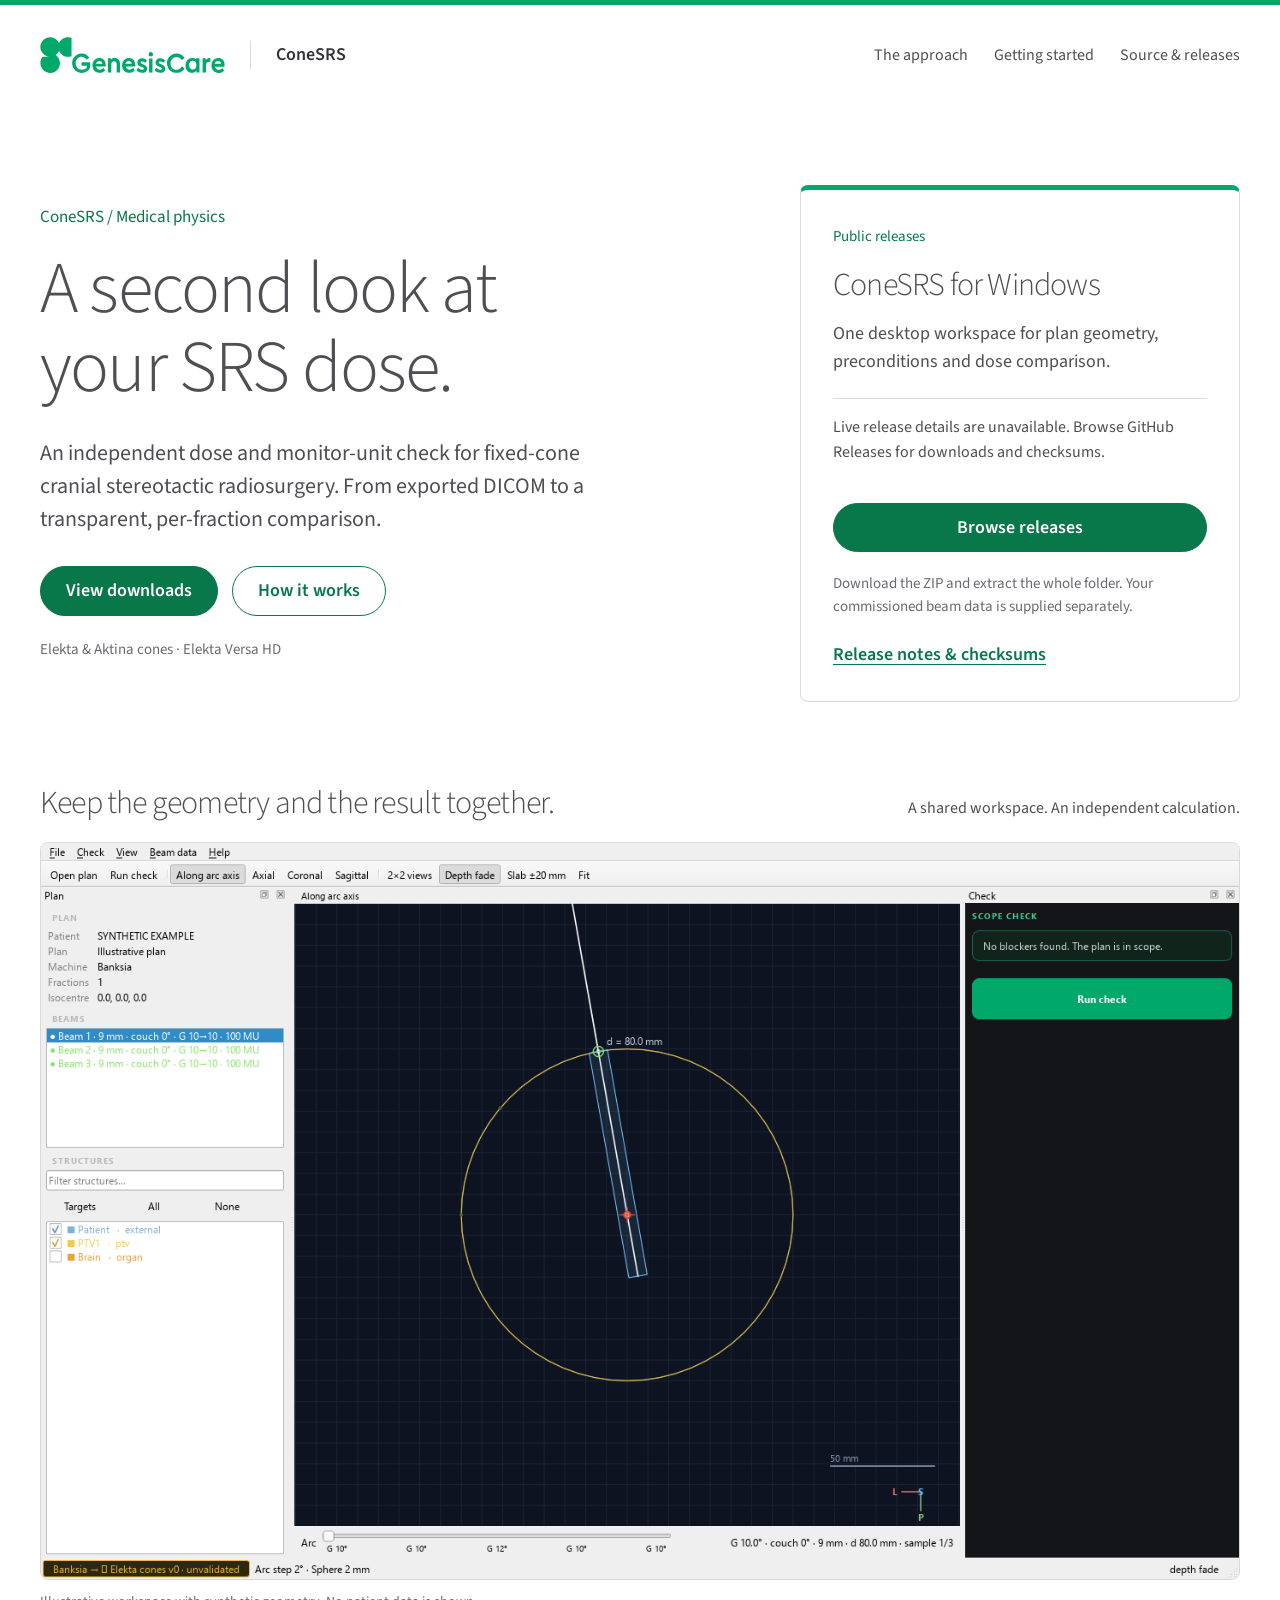
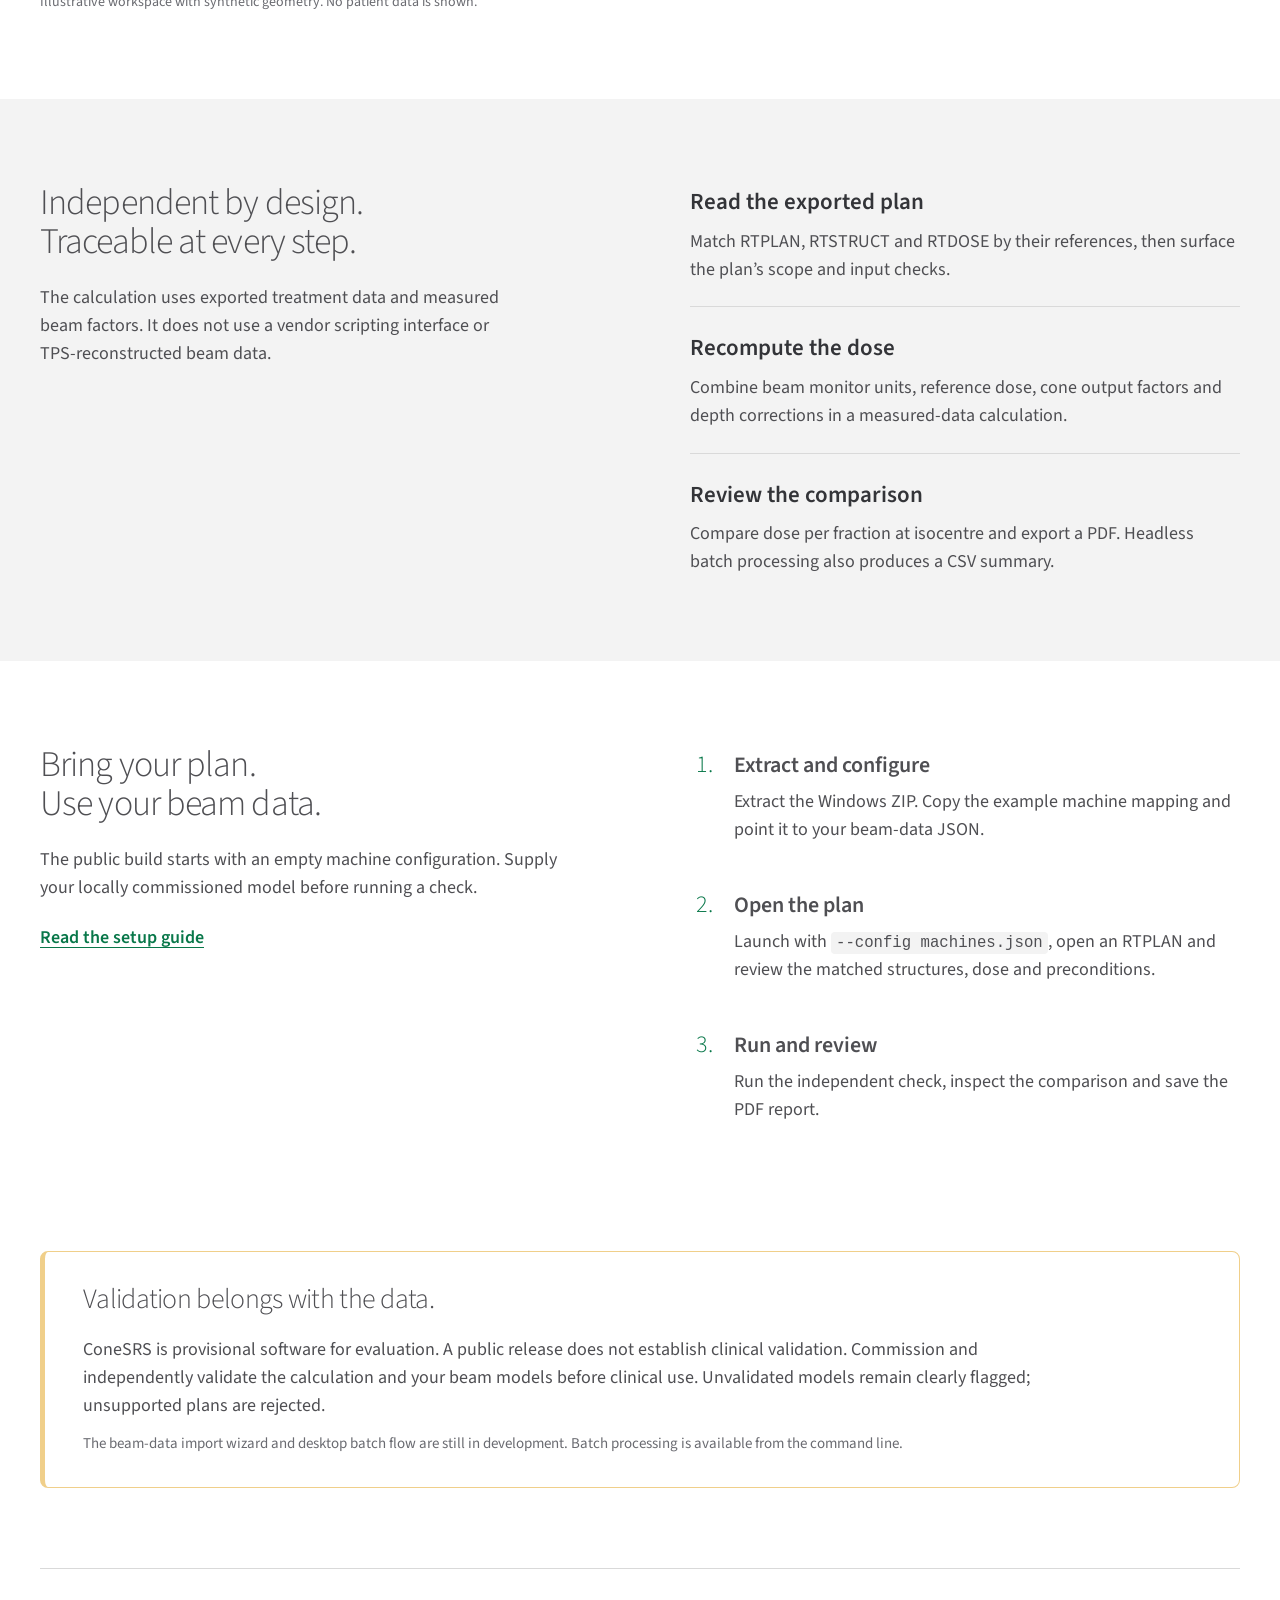
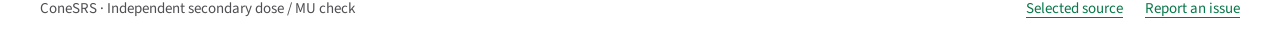
==== docs/index.html @ ecca32b1 "feat: publish selected ConeSRS source and GenesisCare landing page" ====
<!doctype html>
<html lang="en-AU">
<head>
  <meta charset="utf-8">
  <meta name="viewport" content="width=device-width, initial-scale=1">
  <meta name="description" content="ConeSRS: an independent secondary dose and monitor-unit check for fixed-cone cranial stereotactic radiosurgery. Downloads, selected source and getting started.">
  <meta name="theme-color" content="#00a869">
  <title>ConeSRS | Independent dose checks for cranial SRS</title>
  <link rel="stylesheet" href="styles.css">
  <script src="releases.js" defer></script>
</head>
<body>
  <a class="skip" href="#main">Skip to content</a>
  <header class="header wrap">
    <a class="brand" href="./" aria-label="ConeSRS home"><img src="assets/gc-logo-green.svg" alt="GenesisCare" width="185" height="44"><span>ConeSRS</span></a>
    <nav aria-label="Main navigation"><a href="#approach">The approach</a><a href="#start">Getting started</a><a href="https://github.com/kkaan/conesrs-releases">Source &amp; releases</a></nav>
  </header>
  <main id="main">
    <section class="hero wrap">
      <div class="hero-copy">
        <p class="product">ConeSRS / Medical physics</p>
        <h1>A second look at<br>your SRS dose.</h1>
        <p class="intro">An independent dose and monitor-unit check for fixed-cone cranial stereotactic radiosurgery. From exported DICOM to a transparent, per-fraction comparison.</p>
        <div class="actions"><a class="button primary" href="#download">View downloads</a><a class="button secondary" href="#approach">How it works</a></div>
        <p class="compatibility">Elekta &amp; Aktina cones · Elekta Versa HD</p>
      </div>
      <aside class="download" id="download" aria-labelledby="download-title">
        <span class="release-label">Public releases</span>
        <h2 id="download-title">ConeSRS for Windows</h2>
        <p>One desktop workspace for plan geometry, preconditions and dose comparison.</p>
        <p id="release-status" role="status">Checking for a downloadable release…</p>
        <a id="release-link" class="button primary" href="https://github.com/kkaan/conesrs-releases/releases">Browse releases</a>
        <p class="small">Download the ZIP and extract the whole folder. Your commissioned beam data is supplied separately.</p>
        <a class="text-link" href="https://github.com/kkaan/conesrs-releases/releases">Release notes &amp; checksums</a>
      </aside>
    </section>
    <section class="preview wrap" aria-labelledby="preview-title">
      <div class="section-heading"><h2 id="preview-title">Keep the geometry and the result together.</h2><p>A shared workspace. An independent calculation.</p></div>
      <figure><img src="assets/workspace.png" width="1400" height="860" alt="ConeSRS desktop workspace showing plan facts, synthetic contour geometry, beam controls and the check panel"><figcaption>Illustrative workspace with synthetic geometry. No patient data is shown.</figcaption></figure>
    </section>
    <section class="approach" id="approach">
      <div class="wrap approach-grid"><div><h2>Independent by design.<br>Traceable at every step.</h2><p>The calculation uses exported treatment data and measured beam factors. It does not use a vendor scripting interface or TPS-reconstructed beam data.</p></div>
        <dl><div><dt>Read the exported plan</dt><dd>Match RTPLAN, RTSTRUCT and RTDOSE by their references, then surface the plan’s scope and input checks.</dd></div><div><dt>Recompute the dose</dt><dd>Combine beam monitor units, reference dose, cone output factors and depth corrections in a measured-data calculation.</dd></div><div><dt>Review the comparison</dt><dd>Compare dose per fraction at isocentre and export a PDF. Headless batch processing also produces a CSV summary.</dd></div></dl>
      </div>
    </section>
    <section class="wrap start" id="start"><div><h2>Bring your plan.<br>Use your beam data.</h2><p>The public build starts with an empty machine configuration. Supply your locally commissioned model before running a check.</p><a class="text-link" href="https://github.com/kkaan/conesrs-releases#run-the-selected-source">Read the setup guide</a></div>
      <ol><li><h3>Extract and configure</h3><p>Extract the Windows ZIP. Copy the example machine mapping and point it to your beam-data JSON.</p></li><li><h3>Open the plan</h3><p>Launch with <code>--config machines.json</code>, open an RTPLAN and review the matched structures, dose and preconditions.</p></li><li><h3>Run and review</h3><p>Run the independent check, inspect the comparison and save the PDF report.</p></li></ol>
    </section>
    <section class="wrap validation"><h2>Validation belongs with the data.</h2><p>ConeSRS is provisional software for evaluation. A public release does not establish clinical validation. Commission and independently validate the calculation and your beam models before clinical use. Unvalidated models remain clearly flagged; unsupported plans are rejected.</p><p class="small">The beam-data import wizard and desktop batch flow are still in development. Batch processing is available from the command line.</p></section>
  </main>
  <footer class="wrap"><span>ConeSRS · Independent secondary dose / MU check</span><div><a href="https://github.com/kkaan/conesrs-releases">Selected source</a><a href="https://github.com/kkaan/conesrs-releases/issues">Report an issue</a></div></footer>
</body>
</html>
---- docs/styles.css ----
@import url('https://fonts.googleapis.com/css2?family=Source+Sans+3:wght@300;400;500;600;700&display=swap');
:root{--green:#00a869;--deep:#138f5b;--ink:#333438;--body:#4f4f53;--muted:#6a6b71;--line:#d9d9d9;--soft:#e8f7f0;--surface:#fff;--font:'Source Sans 3','Aptos','Segoe UI',Tahoma,sans-serif}
*{box-sizing:border-box}html{scroll-behavior:smooth;scroll-padding-top:30px}body{margin:0;border-top:5px solid var(--green);background:var(--surface);color:var(--body);font:18px/1.55 var(--font)}a{color:#087749;text-underline-offset:4px}a:hover{text-decoration-thickness:2px}a:focus-visible{outline:3px solid #138f5b;outline-offset:5px}.wrap{width:min(1240px,calc(100% - 80px));margin-inline:auto}.header{display:flex;justify-content:space-between;align-items:center;gap:30px;padding-block:28px}.brand{display:flex;align-items:center;gap:25px;color:var(--ink);text-decoration:none;font-weight:600}.brand img{object-fit:contain}.brand span{border-left:1px solid var(--line);padding-left:25px}.header nav{display:flex;gap:26px;font-size:16px}.header nav a{color:var(--body);text-decoration:none}.hero{display:grid;grid-template-columns:1.5fr 1fr;gap:100px;padding-block:80px 84px;align-items:center}.product{margin:0 0 20px;color:#087749;font-size:17px}h1,h2{font-weight:300;color:var(--body);line-height:1.08;letter-spacing:-.025em}h1{font-size:clamp(48px,5.7vw,78px);margin:0 0 30px}h2{font-size:36px;margin:0 0 22px}p{margin:0 0 22px}.intro{font-size:22px;line-height:1.5;max-width:560px}.actions{display:flex;gap:14px;flex-wrap:wrap;margin:30px 0 22px}.button{display:inline-flex;align-items:center;justify-content:center;padding:12px 25px;border:1.5px solid #087749;border-radius:999px;font-size:18px;font-weight:600;line-height:1.3;text-decoration:none;transition:background 140ms ease,transform 140ms ease}.button:hover{transform:translateY(-1px);background:var(--soft);color:#087749}.primary{background:#087749;color:white}.secondary{background:white;color:#087749}.compatibility,.small{font-size:15px;color:var(--muted)}.download{border:1px solid var(--line);border-top:5px solid var(--green);border-radius:8px;padding:32px;scroll-margin-top:30px}.download h2{font-size:32px;margin:18px 0}.release-label{font-size:15px;color:#087749}.download .button{width:100%;margin:0 0 20px}.download #release-status{padding-block:16px;border-top:1px solid var(--line);font-size:16px}.text-link{font-weight:600}.section-heading{display:flex;align-items:baseline;justify-content:space-between;gap:40px}.section-heading h2{font-size:32px}.section-heading p{font-size:16px}figure{margin:0}figure img{display:block;width:100%;height:auto;border-radius:8px;border:1px solid var(--line)}figcaption{font-size:14px;color:var(--muted);padding-top:12px}.preview{padding-bottom:85px}.approach{background:#f3f3f3;padding-block:85px}.approach-grid{display:grid;grid-template-columns:1fr 1fr;gap:100px}.approach-grid>div>p{max-width:470px}dl{margin:0}dl>div{padding:0 0 23px;margin-bottom:23px;border-bottom:1px solid var(--line)}dl>div:last-child{margin:0;padding:0;border:0}dt{font-weight:600;font-size:23px;color:var(--ink);margin-bottom:8px}dd{margin:0}.start{display:grid;grid-template-columns:1fr 1fr;gap:100px;padding-block:85px}.start ol{margin:0;padding-left:28px}.start li{padding-left:16px;padding-bottom:20px}.start li::marker{color:#087749;font-size:24px;font-weight:300}h3{font-weight:600;font-size:22px;margin:0 0 6px}code{font-size:.87em;background:#f3f3f3;padding:2px 5px;border-radius:4px}.validation{border:1px solid #f0cf8a;border-left:5px solid #f0cf8a;border-radius:8px;padding:32px 38px;margin-bottom:80px}.validation h2{font-size:28px}.validation p{max-width:950px;margin-bottom:12px}.validation p:last-child{margin:0}footer{display:flex;justify-content:space-between;gap:30px;border-top:1px solid var(--line);padding-block:28px;font-size:15px}footer>div{display:flex;gap:22px}.skip{position:absolute;top:-100px;left:20px;background:white;padding:12px;z-index:3}.skip:focus{top:10px}
@media(max-width:1000px){.hero,.approach-grid,.start{gap:45px}.header nav{gap:16px}.wrap{width:calc(100% - 48px)}h1{font-size:60px}.section-heading{display:block}.section-heading p{margin-top:-8px}}
@media(max-width:720px){.wrap{width:calc(100% - 36px)}.header{align-items:flex-start;flex-direction:column;gap:22px;padding-block:22px}.header nav{flex-wrap:wrap;gap:12px 22px}.hero,.approach-grid,.start{grid-template-columns:1fr;gap:35px}.hero{padding-block:35px 50px}h1{font-size:54px}.intro{font-size:20px}.download{padding:25px}.preview{padding-bottom:50px}.approach,.start{padding-block:50px}.validation{padding:25px;margin-bottom:50px}footer{flex-direction:column;gap:16px}.brand img{width:155px}.brand{gap:18px}.brand span{padding-left:18px}}
@media(prefers-reduced-motion:reduce){html{scroll-behavior:auto}.button{transition:none}.button:hover{transform:none}}
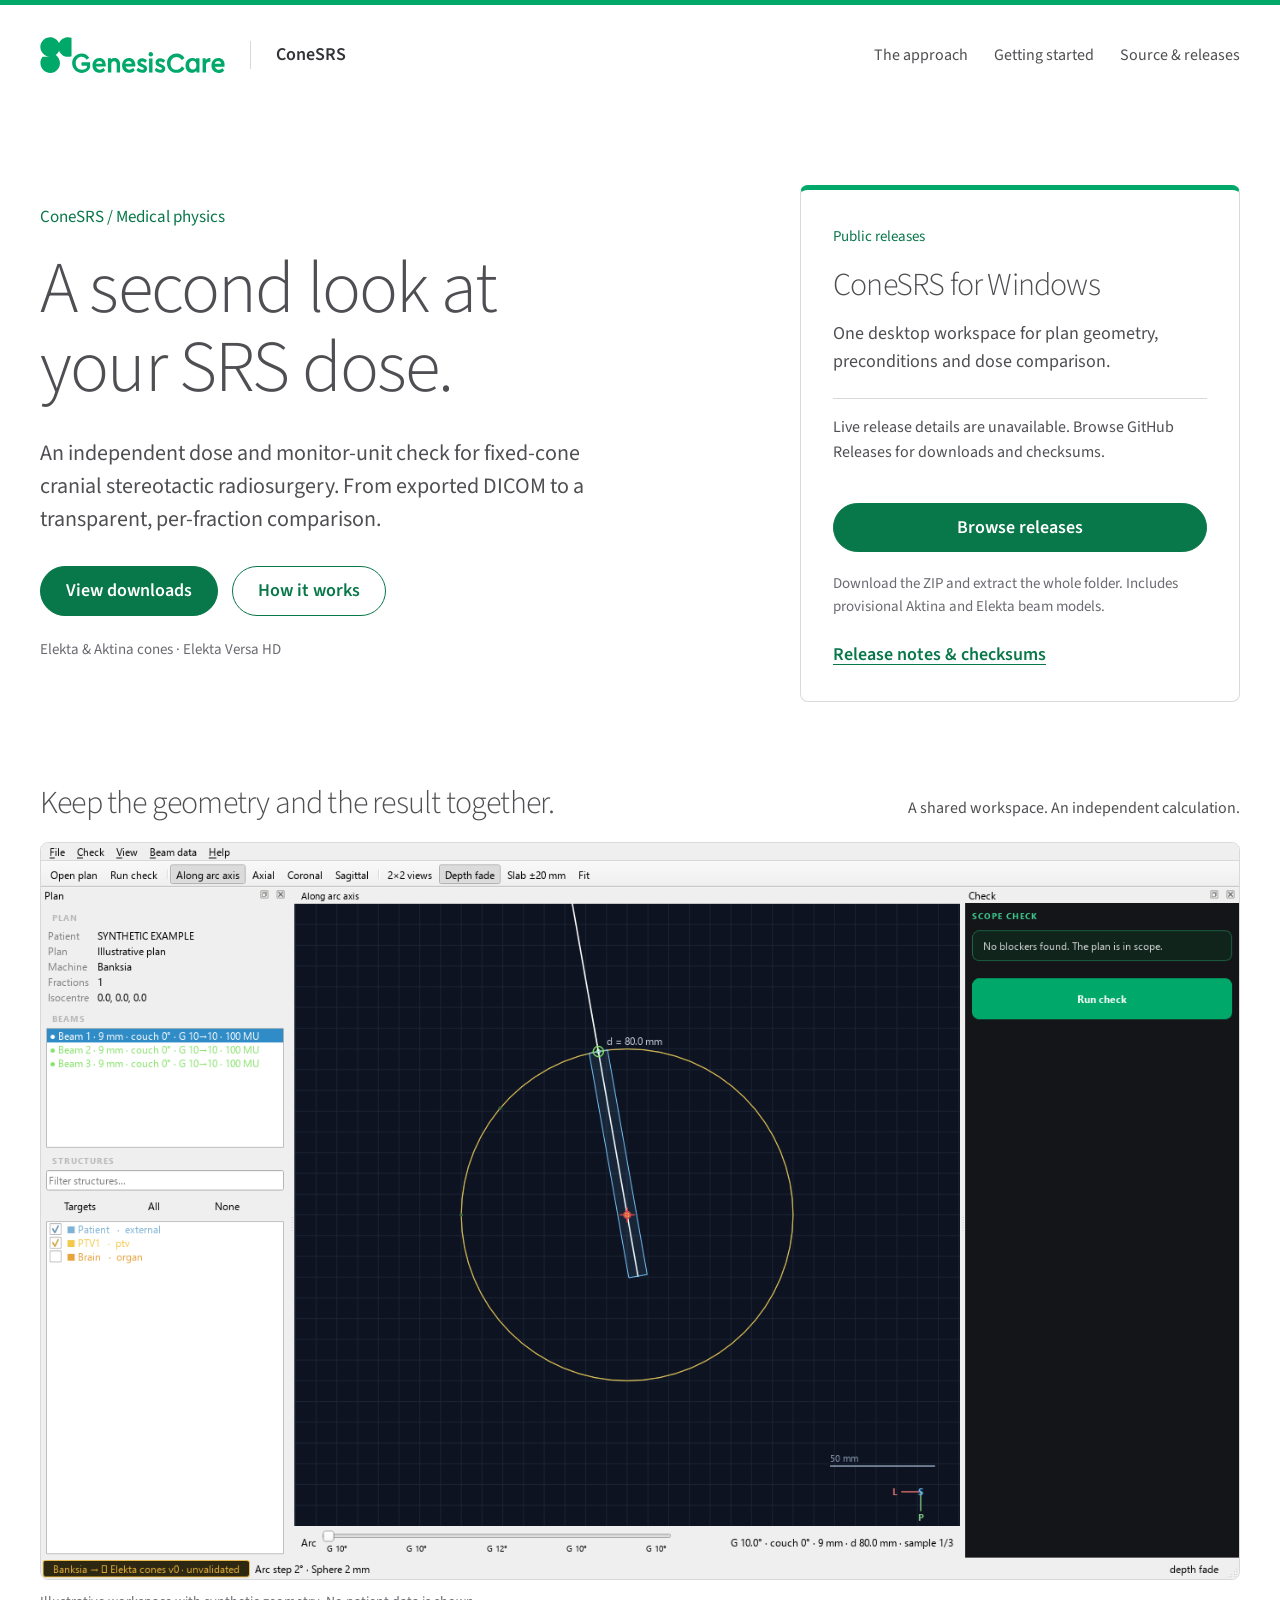
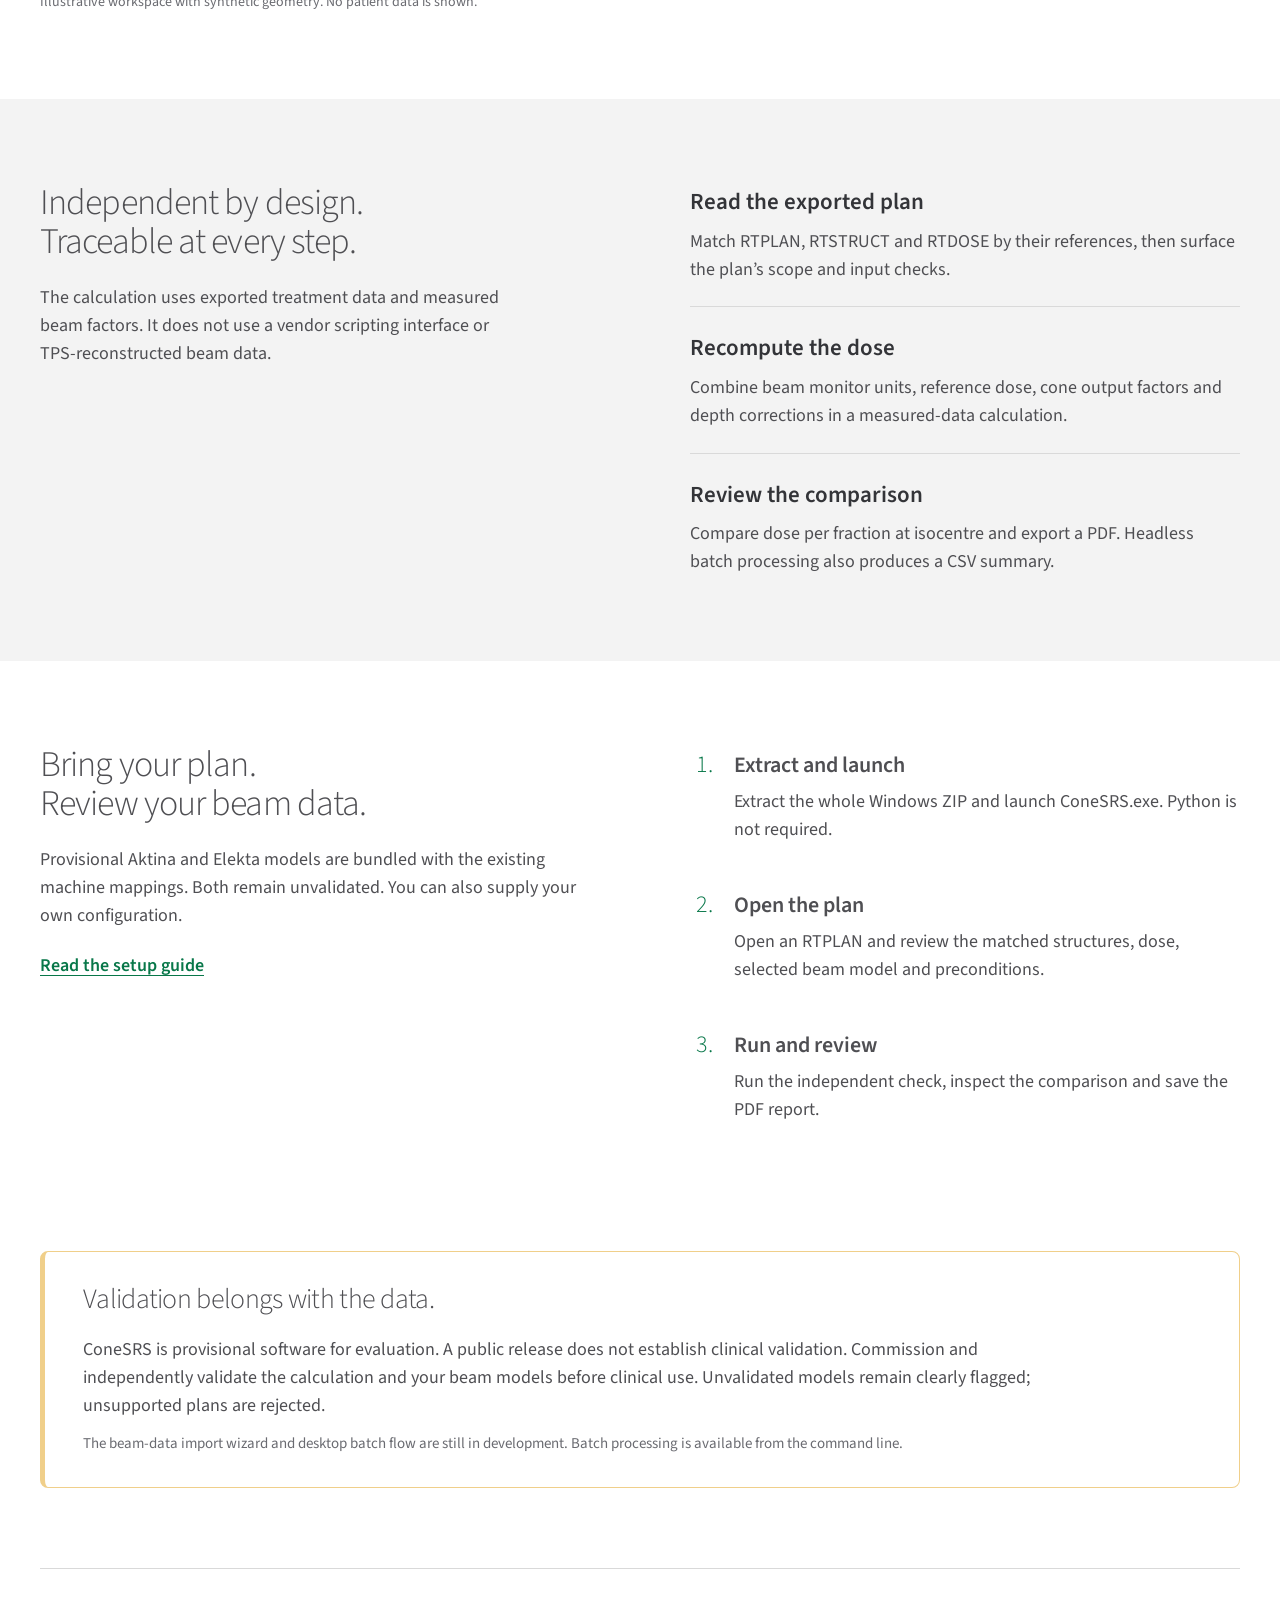
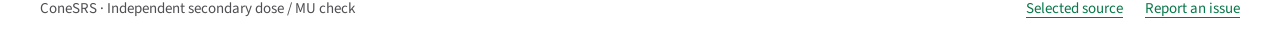
==== commit b4ec418f: "Publish ConeSRS v0.1.0-alpha.2" ====
--- a/docs/index.html
+++ b/docs/index.html
@@ -30,7 +30,7 @@
         <p>One desktop workspace for plan geometry, preconditions and dose comparison.</p>
         <p id="release-status" role="status">Checking for a downloadable release…</p>
         <a id="release-link" class="button primary" href="https://github.com/kkaan/conesrs-releases/releases">Browse releases</a>
-        <p class="small">Download the ZIP and extract the whole folder. Your commissioned beam data is supplied separately.</p>
+        <p class="small">Download the ZIP and extract the whole folder. Includes provisional Aktina and Elekta beam models.</p>
         <a class="text-link" href="https://github.com/kkaan/conesrs-releases/releases">Release notes &amp; checksums</a>
       </aside>
     </section>
@@ -43,8 +43,8 @@
         <dl><div><dt>Read the exported plan</dt><dd>Match RTPLAN, RTSTRUCT and RTDOSE by their references, then surface the plan’s scope and input checks.</dd></div><div><dt>Recompute the dose</dt><dd>Combine beam monitor units, reference dose, cone output factors and depth corrections in a measured-data calculation.</dd></div><div><dt>Review the comparison</dt><dd>Compare dose per fraction at isocentre and export a PDF. Headless batch processing also produces a CSV summary.</dd></div></dl>
       </div>
     </section>
-    <section class="wrap start" id="start"><div><h2>Bring your plan.<br>Use your beam data.</h2><p>The public build starts with an empty machine configuration. Supply your locally commissioned model before running a check.</p><a class="text-link" href="https://github.com/kkaan/conesrs-releases#run-the-selected-source">Read the setup guide</a></div>
-      <ol><li><h3>Extract and configure</h3><p>Extract the Windows ZIP. Copy the example machine mapping and point it to your beam-data JSON.</p></li><li><h3>Open the plan</h3><p>Launch with <code>--config machines.json</code>, open an RTPLAN and review the matched structures, dose and preconditions.</p></li><li><h3>Run and review</h3><p>Run the independent check, inspect the comparison and save the PDF report.</p></li></ol>
+    <section class="wrap start" id="start"><div><h2>Bring your plan.<br>Review your beam data.</h2><p>Provisional Aktina and Elekta models are bundled with the existing machine mappings. Both remain unvalidated. You can also supply your own configuration.</p><a class="text-link" href="https://github.com/kkaan/conesrs-releases#windows-download">Read the setup guide</a></div>
+      <ol><li><h3>Extract and launch</h3><p>Extract the whole Windows ZIP and launch ConeSRS.exe. Python is not required.</p></li><li><h3>Open the plan</h3><p>Open an RTPLAN and review the matched structures, dose, selected beam model and preconditions.</p></li><li><h3>Run and review</h3><p>Run the independent check, inspect the comparison and save the PDF report.</p></li></ol>
     </section>
     <section class="wrap validation"><h2>Validation belongs with the data.</h2><p>ConeSRS is provisional software for evaluation. A public release does not establish clinical validation. Commission and independently validate the calculation and your beam models before clinical use. Unvalidated models remain clearly flagged; unsupported plans are rejected.</p><p class="small">The beam-data import wizard and desktop batch flow are still in development. Batch processing is available from the command line.</p></section>
   </main>
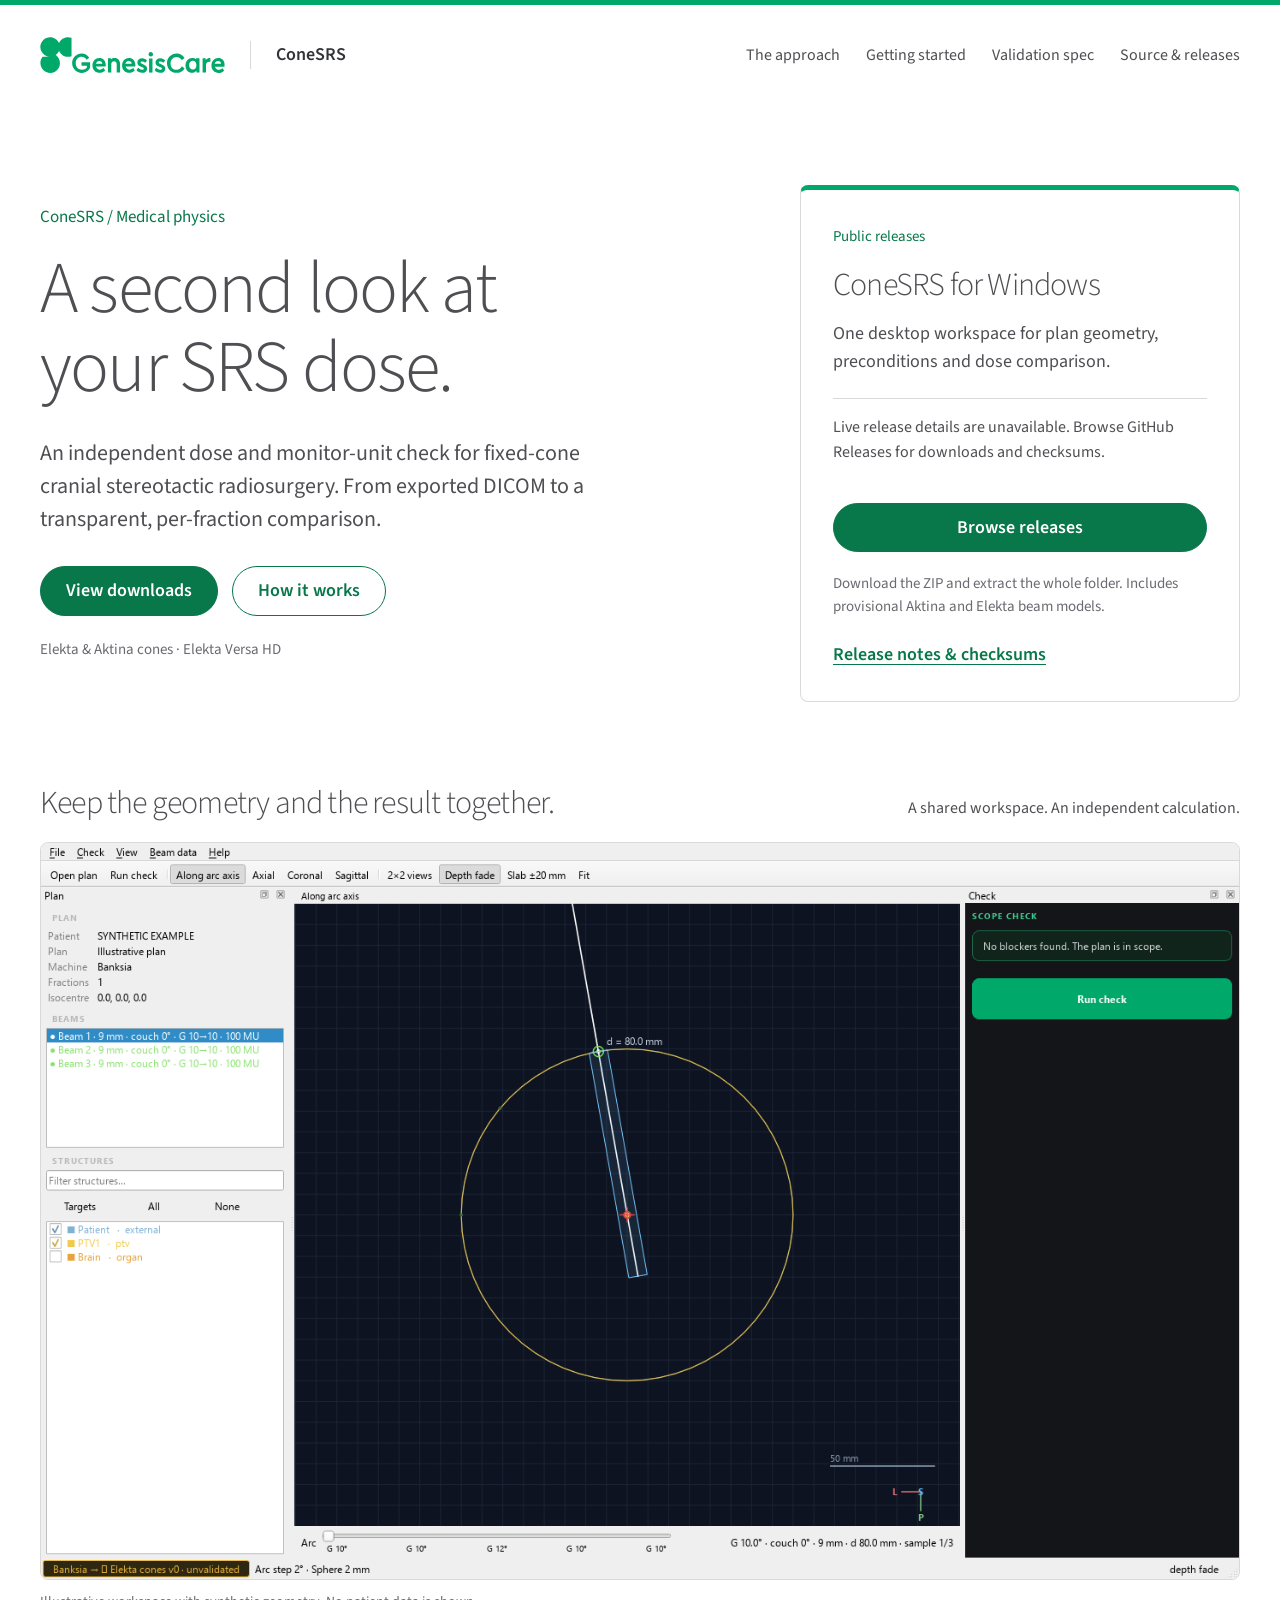
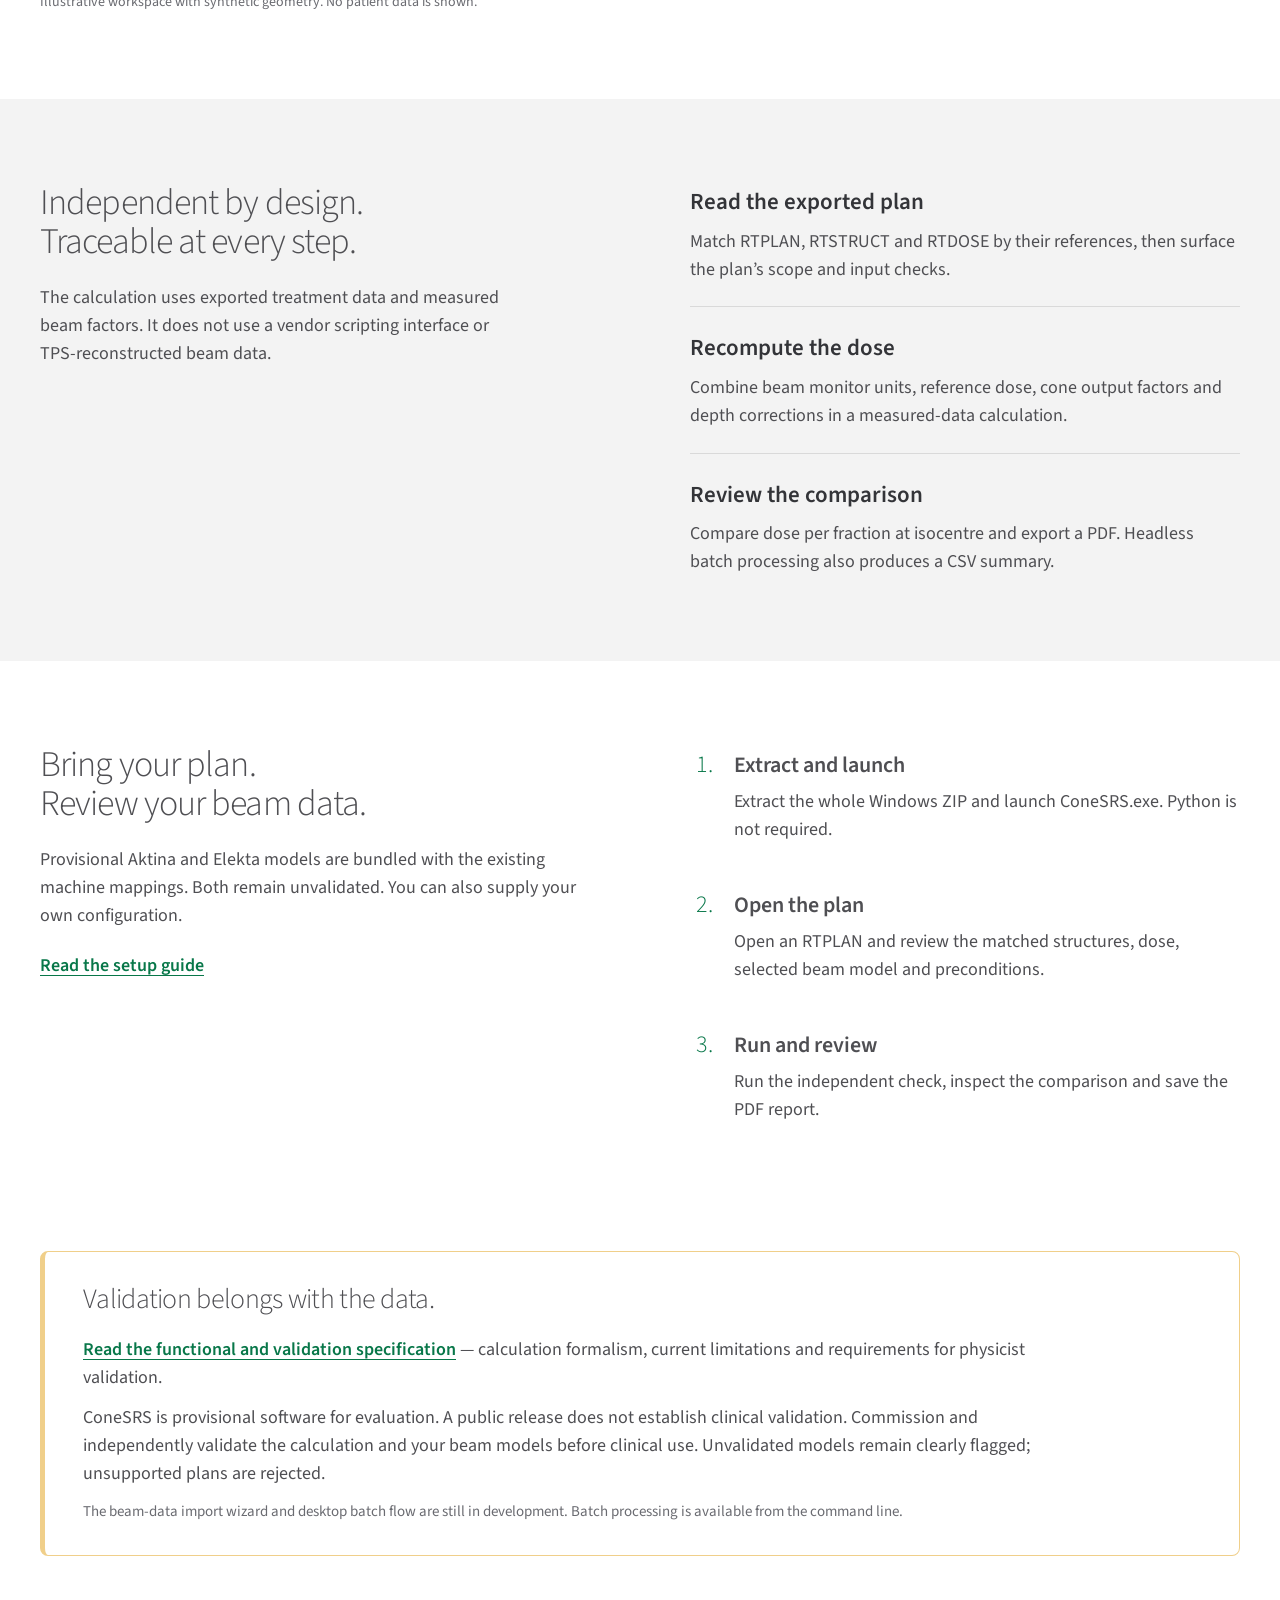
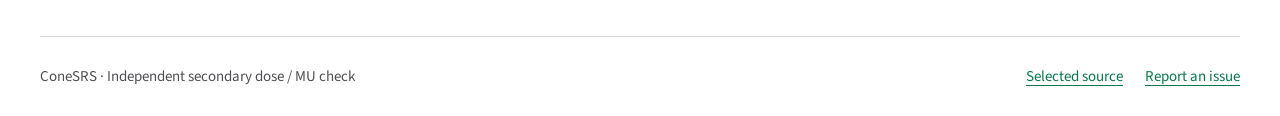
==== commit 81a58ade: "docs(spec): publish physicist validation specification" ====
--- a/docs/index.html
+++ b/docs/index.html
@@ -13,7 +13,7 @@
   <a class="skip" href="#main">Skip to content</a>
   <header class="header wrap">
     <a class="brand" href="./" aria-label="ConeSRS home"><img src="assets/gc-logo-green.svg" alt="GenesisCare" width="185" height="44"><span>ConeSRS</span></a>
-    <nav aria-label="Main navigation"><a href="#approach">The approach</a><a href="#start">Getting started</a><a href="https://github.com/kkaan/conesrs-releases">Source &amp; releases</a></nav>
+    <nav aria-label="Main navigation"><a href="#approach">The approach</a><a href="#start">Getting started</a><a href="specification.html">Validation spec</a><a href="https://github.com/kkaan/conesrs-releases">Source &amp; releases</a></nav>
   </header>
   <main id="main">
     <section class="hero wrap">
@@ -46,7 +46,7 @@
     <section class="wrap start" id="start"><div><h2>Bring your plan.<br>Review your beam data.</h2><p>Provisional Aktina and Elekta models are bundled with the existing machine mappings. Both remain unvalidated. You can also supply your own configuration.</p><a class="text-link" href="https://github.com/kkaan/conesrs-releases#windows-download">Read the setup guide</a></div>
       <ol><li><h3>Extract and launch</h3><p>Extract the whole Windows ZIP and launch ConeSRS.exe. Python is not required.</p></li><li><h3>Open the plan</h3><p>Open an RTPLAN and review the matched structures, dose, selected beam model and preconditions.</p></li><li><h3>Run and review</h3><p>Run the independent check, inspect the comparison and save the PDF report.</p></li></ol>
     </section>
-    <section class="wrap validation"><h2>Validation belongs with the data.</h2><p>ConeSRS is provisional software for evaluation. A public release does not establish clinical validation. Commission and independently validate the calculation and your beam models before clinical use. Unvalidated models remain clearly flagged; unsupported plans are rejected.</p><p class="small">The beam-data import wizard and desktop batch flow are still in development. Batch processing is available from the command line.</p></section>
+    <section class="wrap validation"><h2>Validation belongs with the data.</h2><p><a class="text-link" href="specification.html">Read the functional and validation specification</a> — calculation formalism, current limitations and requirements for physicist validation.</p><p>ConeSRS is provisional software for evaluation. A public release does not establish clinical validation. Commission and independently validate the calculation and your beam models before clinical use. Unvalidated models remain clearly flagged; unsupported plans are rejected.</p><p class="small">The beam-data import wizard and desktop batch flow are still in development. Batch processing is available from the command line.</p></section>
   </main>
   <footer class="wrap"><span>ConeSRS · Independent secondary dose / MU check</span><div><a href="https://github.com/kkaan/conesrs-releases">Selected source</a><a href="https://github.com/kkaan/conesrs-releases/issues">Report an issue</a></div></footer>
 </body>
--- a/docs/styles.css
+++ b/docs/styles.css
@@ -4,3 +4,9 @@
 @media(max-width:1000px){.hero,.approach-grid,.start{gap:45px}.header nav{gap:16px}.wrap{width:calc(100% - 48px)}h1{font-size:60px}.section-heading{display:block}.section-heading p{margin-top:-8px}}
 @media(max-width:720px){.wrap{width:calc(100% - 36px)}.header{align-items:flex-start;flex-direction:column;gap:22px;padding-block:22px}.header nav{flex-wrap:wrap;gap:12px 22px}.hero,.approach-grid,.start{grid-template-columns:1fr;gap:35px}.hero{padding-block:35px 50px}h1{font-size:54px}.intro{font-size:20px}.download{padding:25px}.preview{padding-bottom:50px}.approach,.start{padding-block:50px}.validation{padding:25px;margin-bottom:50px}footer{flex-direction:column;gap:16px}.brand img{width:155px}.brand{gap:18px}.brand span{padding-left:18px}}
 @media(prefers-reduced-motion:reduce){html{scroll-behavior:auto}.button{transition:none}.button:hover{transform:none}}
+
+/* Long-form validation specification, sharing the landing-page typography. */
+.spec-layout{display:grid;grid-template-columns:245px minmax(0,1fr);gap:65px;align-items:start;padding-block:45px 80px}.spec-contents{position:sticky;top:30px;font-size:15px;max-height:calc(100vh - 60px);overflow:auto}.spec-contents h2{font-size:23px}.spec-contents ol{list-style:none;padding:0}.spec-contents li{margin-bottom:12px}.spec-contents a{text-decoration:none}.spec-document{max-width:850px;min-width:0;overflow-wrap:anywhere}.spec-document h1{font-size:46px;line-height:1.12}.spec-document h2{font-size:30px;margin:45px 0 22px;line-height:1.2}.spec-document h3{font-size:23px;margin:30px 0 16px}.spec-document table{display:block;overflow-x:auto;border-collapse:collapse;max-width:100%;margin:25px 0;font-size:16px}.spec-document th,.spec-document td{border:1px solid var(--line);padding:12px 16px;text-align:left;vertical-align:top}.spec-document th{background:var(--soft);font-weight:600}.spec-document pre{overflow-x:auto;background:#f3f3f3;padding:20px;border-left:3px solid var(--green);font-size:15px}.spec-document pre code{padding:0;font-size:inherit}.spec-document li{margin-bottom:12px}.spec-document strong{color:var(--ink)}
+@media(max-width:1000px){.spec-layout{gap:35px;grid-template-columns:200px minmax(0,1fr)}}
+@media(max-width:720px){.spec-layout{grid-template-columns:1fr;padding-top:20px;gap:25px}.spec-contents{position:static;max-height:none;border-bottom:1px solid var(--line)}.spec-document h1{font-size:36px}.spec-document h2{font-size:27px}.spec-document th,.spec-document td{padding:10px}.spec-document pre{font-size:13px}}
+@media print{.header,.spec-contents,footer,.skip{display:none}.spec-layout{display:block;width:100%;padding:0}.spec-document{max-width:none;font-size:11pt}.spec-document h1{font-size:24pt}.spec-document h2{font-size:18pt}.spec-document h3{font-size:14pt}h2,h3{break-after:avoid}pre,table{break-inside:avoid}.spec-document pre{white-space:pre-wrap}.spec-document table{display:table;font-size:10pt}}
